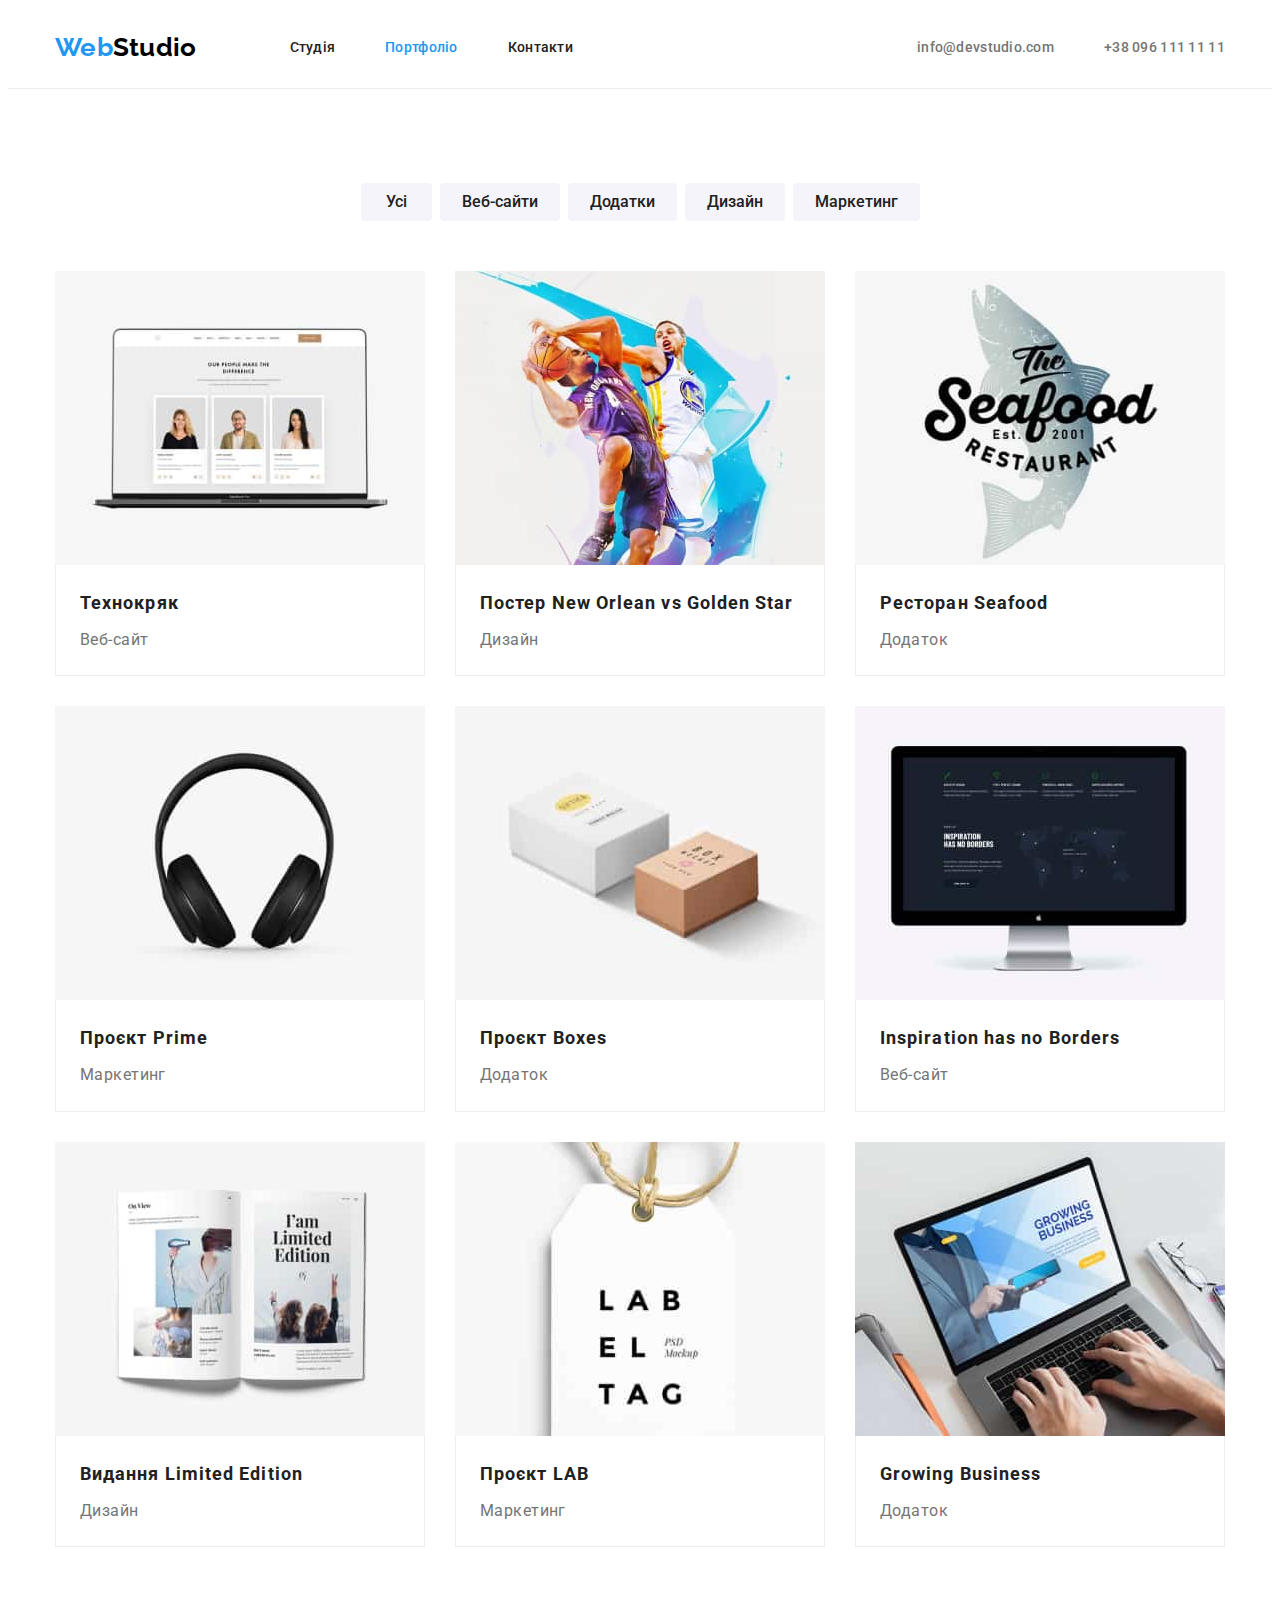
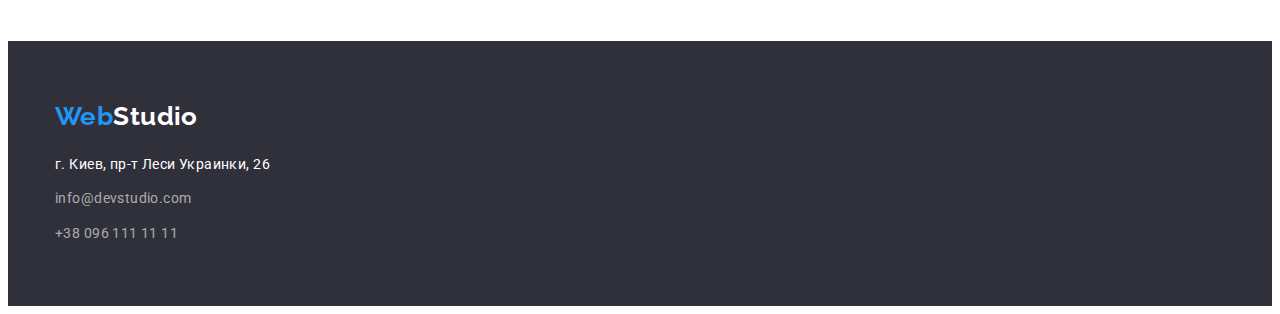
==== portfolio.html @ 2a1a1faa "Подготовка к работе" ====
<!DOCTYPE html>
<html lang="uk">

<head>
    <meta charset="UTF-8">
    <meta http-equiv="X-UA-Compatible" content="IE=edge">
    <meta name="viewport" content="width=device-width, initial-scale=1.0">
    <title>WebStudio</title>
    <link
        href="https://fonts.googleapis.com/css2?family=Raleway:wght@700&family=Roboto:wght@400;500;700;900&display=swap"
        rel="stylesheet">
    <link rel="stylesheet" href="https://cdnjs.cloudflare.com/ajax/libs/modern-normalize/1.1.0/modern-normalize.min.css"
        integrity="sha512-wpPYUAdjBVSE4KJnH1VR1HeZfpl1ub8YT/NKx4PuQ5NmX2tKuGu6U/JRp5y+Y8XG2tV+wKQpNHVUX03MfMFn9Q=="
        crossorigin="anonymous" referrerpolicy="no-referrer" />
    <link rel="stylesheet" href="./css/styles.css">
    <link rel="stylesheet" href="./css/portfolio.css">

</head>

<body>
    <header>
        <div class="header container">
            <a href="./index.html" class="logo">Web<span>Studio</span></a>
            <nav>
                <ul class="header-nav">
                    <li class="item"><a href="./index.html" class="header-nav_color link">Студія</a></li>
                    <li class="item"><a href="portfolio.html" class="link current">Портфоліо</a></li>
                    <li class="item"><a href="#" class="link">Контакти</a></li>
                </ul>
            </nav>
            <ul class="header-connect">
                <li class="item"><a href="mailto:info@devstudio.com" class="header-connect_color link">info@devstudio.com</a></li>
                <li class="item"><a href="tel:+380961111111" class="header-connect_color link">+38 096 111 11 11</a></li>
            </ul>
        </div>
    </header>

    <main>
        <section class="portfolio  section">
            <div class="container">
                <h1 class="title visually-hidden">Портфоліо</h1>
                <ul class="portfolio-filter">
                    <li class="item">
                        <button class="portfolio-filter__btn portfolio-filter_pudding" type="button">Усі</button>
                    </li>
                    <li class="item">
                        <button class="portfolio-filter__btn" type="button">Веб-сайти</button>
                    </li>
                    <li class="item">
                        <button class="portfolio-filter__btn" type="button">Додатки</button>
                    </li>
                    <li class="item">
                        <button class="portfolio-filter__btn" type="button">Дизайн</button>
                    </li>
                    <li class="item">
                        <button class="portfolio-filter__btn" type="button">Маркетинг</button>
                    </li>
                </ul>
                
                <ul class="portfolio-list">
                    <li class="item">
                        <a href="#" class="project">
                            <img src="./images/portfolio/sample1.jpg" alt="технокряк" width="370">
                            <div class="project_border">
                                <h2 class="project__title">Технокряк</h2>
                                <p>Веб-сайт</p>
                            </div>
                        </a>
                    </li>
                    <li class="item">
                        <a href="#" class="project">
                            <img src="./images/portfolio/sample2.jpg" alt="постер" width="370">
                            <div class="project_border">
                                <h2 class="project__title">Постер New Orlean vs Golden Star</h2>
                                <p>Дизайн</p>
                            </div>
                        </a>
                    </li>
                    <li class="item">
                        <a href="#" class="project">
                            <img src="./images/portfolio/sample3.jpg" alt="ресторан" width="370">
                            <div class="project_border">
                                <h2 class="project__title">Ресторан Seafood</h2>
                                <p>Додаток</p>
                            </div>
                        </a>
                    </li>
                    <li class="item">
                        <a href="#" class="project">
                            <img src="./images/portfolio/sample4.jpg" alt="проєкт Prime" width="370">
                            <div class="project_border">
                                <h2 class="project__title">Проєкт Prime</h2>
                                <p>Маркетинг</p>
                            </div>
                        </a>
                    </li>
                    <li class="item">
                        <a href="#" class="project">
                            <img src="./images/portfolio/sample5.jpg" alt="проєкт Boxes" width="370">
                            <div class="project_border">
                                <h2 class="project__title">Проєкт Boxes</h2>
                                <p>Додаток</p>
                            </div>
                        </a>
                    </li>
                    <li class="item">
                        <a href="#" class="project">
                            <img src="./images/portfolio/sample6.jpg" alt="разработка" width="370">
                            <div class="project_border">
                                <h2 class="project__title">Inspiration has no Borders</h2>
                                <p>Веб-сайт</p>
                            </div>
                        </a>
                    </li>
                    <li class="item">
                        <a href="#" class="project">
                            <img src="./images/portfolio/sample7.jpg" alt="видання" width="370">
                            <div class="project_border">
                                <h2 class="project__title">Видання Limited Edition</h2>
                                <p>Дизайн</p>
                            </div>
                        </a>
                    </li>
                    <li class="item">
                        <a href="#" class="project">
                            <img src="./images/portfolio/sample8.jpg" alt="проєкт LAB" width="370">
                            <div class="project_border">
                                <h2 class="project__title">Проєкт LAB</h2>
                                <p>Маркетинг</p>
                            </div>
                        </a>
                    </li>
                    <li class="item">
                        <a href="#" class="project">
                            <img src="./images/portfolio/sample9.jpg" alt="бизнес" width="370">
                            <div class="project_border">
                                <h2 class="project__title">Growing Business</h2>
                                <p>Додаток</p>
                            </div>
                        </a>
                    </li>
                </ul>
            </div>
        </section>
    </main>

    <!-- footer -->
    <footer class="footer">
        <div class="container">
            <a href="./index.html" class="logo">Web<span>Studio</span></a>
            <address>
                <ul class="footer-list">
                    <li class="item">
                        <a href="https://goo.gl/maps/CPtrU1FHBa2aNyZL9" class="footer-list_map link" target="_blank"
                            rel="noopener noreferrer nofollow">г. Киев, пр-т Леси Украинки, 26</a>
                    </li>
                    <li class="item"><a href="mailto:info@devstudio.com" class="footer-list_color link">info@devstudio.com</a>
                    </li>
                    <li class="item"><a href="tel:+380961111111" class="footer-list_color link">+38 096 111 11 11</a></li>
                </ul>
            </address>
        </div>
    </footer>
</body>

</html>
---- css/styles.css ----
/* БАЗОВЫЕ СТИЛИ + header + footer */

:root {
    --title: #212121;
    --text: #757575;
    --a-hover-focus--btn: #2196F3;
    --btn-hover-focus: #188CE8;
    --text-backgr-white: #FFFFFF;
    --text-gray: rgba(255, 255, 255, 0.6);
    --backgr-black: #2F303A;
    --backgr-prior-service: #F5F5F5;
    --backgr-team: #F5F4FA;
    --black: #000000;
}

                /* ОБЩИЕ СТИЛИ */
/* сброс дефолтных отступов и padding */
h1, h2, h3,
ul,
p {
    padding-left: 0;
    margin-top: 0;
    margin-bottom: 0;
}

/* body */
body {
    color: var(--text);
    background-color: var(--text-backgr-white);
    font-family: Roboto, sans-serif;
    font-size: 14px;
    line-height: 1.8;
    letter-spacing: 0.03em;
}

/* глобальный border-box */
html {
    box-sizing: border-box;
}

*,
*::before,
*::after {
    box-sizing: inherit;
}

/* класс для сокрытия элемента (блока) */
.visually-hidden {
    position: absolute;
    white-space: nowrap;
    width: 1px;
    height: 1px;
    overflow: hidden;
    border: 0;
    padding: 0;
    clip: rect(0 0 0 0);
    clip-path: inset(50%);
    margin: -1px;
}

/* conteiner c падингами - для секций */
.container {
    width: 1200px;
    padding-left: 15px;
    padding-right: 15px;
    margin: 0 auto;
}

.section {
    padding-top: 94px;
    padding-bottom: 94px;
}

/* заголовки<h..> (.title), списки<li>(.item), link - ссылка<a>, img - уберем нижние просветы */
img {
    display: block;
}

.title {
    color: var(--title);
}

.item {
    list-style: none;
}

.link {
    color: var(--title);
    text-decoration: none;
}

.link:hover,
.link:focus {
    color: var(--a-hover-focus--btn);
}
            /* ИНДИВИДУАЛЬНЫЕ СТИЛИ ЭЛЕМЕНТОВ */

/* header */
header {
    padding-top: 24px;
    padding-bottom: 25px;
    border-bottom: 1px solid #ECECEC;
}

.header {
    display: flex;
    align-items: center;
    font-weight: 500;
    font-size: 14px;
    line-height: 1.1;
    letter-spacing: 0.02em;
}

.logo {
    color: var(--a-hover-focus--btn);
    font-family: Raleway;
    font-size: 26px;
    font-weight: 700;
    line-height: 1.2;
    text-decoration: none;
}

.logo span{
    color: var(--black);
}

.header .logo {
    margin-right: 93px;
}

.header-nav {
    display: flex;
    margin-right: 344px;
}

.header-nav .item + .item,
.header-connect .item + .item {
    margin-left: 50px;
}

.header-connect {
    display: flex;
}

.link.current {
    color: var(--a-hover-focus--btn);
}

.header-connect_color {
    color: var(--text);
}

/* footer */
.footer {
    background-color: var(--backgr-black);
    padding-top: 60px;
    padding-bottom: 60px;
}

.footer .logo {
    display: inline-block;
    margin-bottom: 20px;
}

.footer span,
.footer-list_map {
    color: var(--text-backgr-white);
}

.footer-list_color {
    color: var(--text-gray);
}

.footer .item + .item {
    margin-top: 9px;
}

.footer-list {
    font-style: normal;
}
---- css/portfolio.css ----
/* Стили для <main> PORTFOLIO */

.portfolio-filter {
    display: flex;
    justify-content: center;
    margin-bottom: 50px;
}

.portfolio-filter .item + .item {
    margin-left: 8px;
}

.portfolio-filter__btn {
    background-color: var(--backgr-team);
    color: var(--title);
    font-family: inherit;
    font-weight: 500;
    font-size: 16px;
    line-height: 1.6;
    text-align: center;
    border-radius: 4px;
    border: 0 solid transparent;
    padding: 6px 22px;
    cursor: pointer;
}

.portfolio-filter_pudding {
    padding: 6px 25px;
}

.portfolio-filter__btn:hover,
.portfolio-filter__btn:focus {
    background-color: var(--a-hover-focus--btn);
    color: var(--text-backgr-white);
    box-shadow: 0px 3px 1px rgba(0, 0, 0, 0.1), 0px 1px 2px rgba(0, 0, 0, 0.08), 0px 2px 2px rgba(0, 0, 0, 0.12);
}

/* сетка */
.portfolio-list {
    display: flex;
    flex-wrap: wrap;
    gap: 30px;                              /* вариант 1 - gap*/
}
                                            /* вариант 2 - отрицат маржин*/
/* .portfolio-list {
    margin: -15px;
}
.portfolio-list .item {             
    margin: 15px;
} */
                                            /* вариант 3 - :nth-child*/
/* .portfolio-list .item:nth-child(3n+2) {
    margin-left: 30px;
    margin-right: 30px;
}
.portfolio-list .item:nth-child(-n+6) {
   margin-bottom : 30px;
} */

.project {
    display: block;
    color: var(--text);
    font-size: 16px;
    line-height: 1.9;
    text-decoration: none;
}

.project_border {
    padding: 20px 24px;
    padding-bottom: 20px;
    border: 1px solid #eeeeee;
    border-top: 0;
}

.project__title {
    color: var(--title);
    font-weight: 700;
    font-size: 18px;
    line-height: 2;
    letter-spacing: 0.06em;
    margin-bottom: 4px;
}
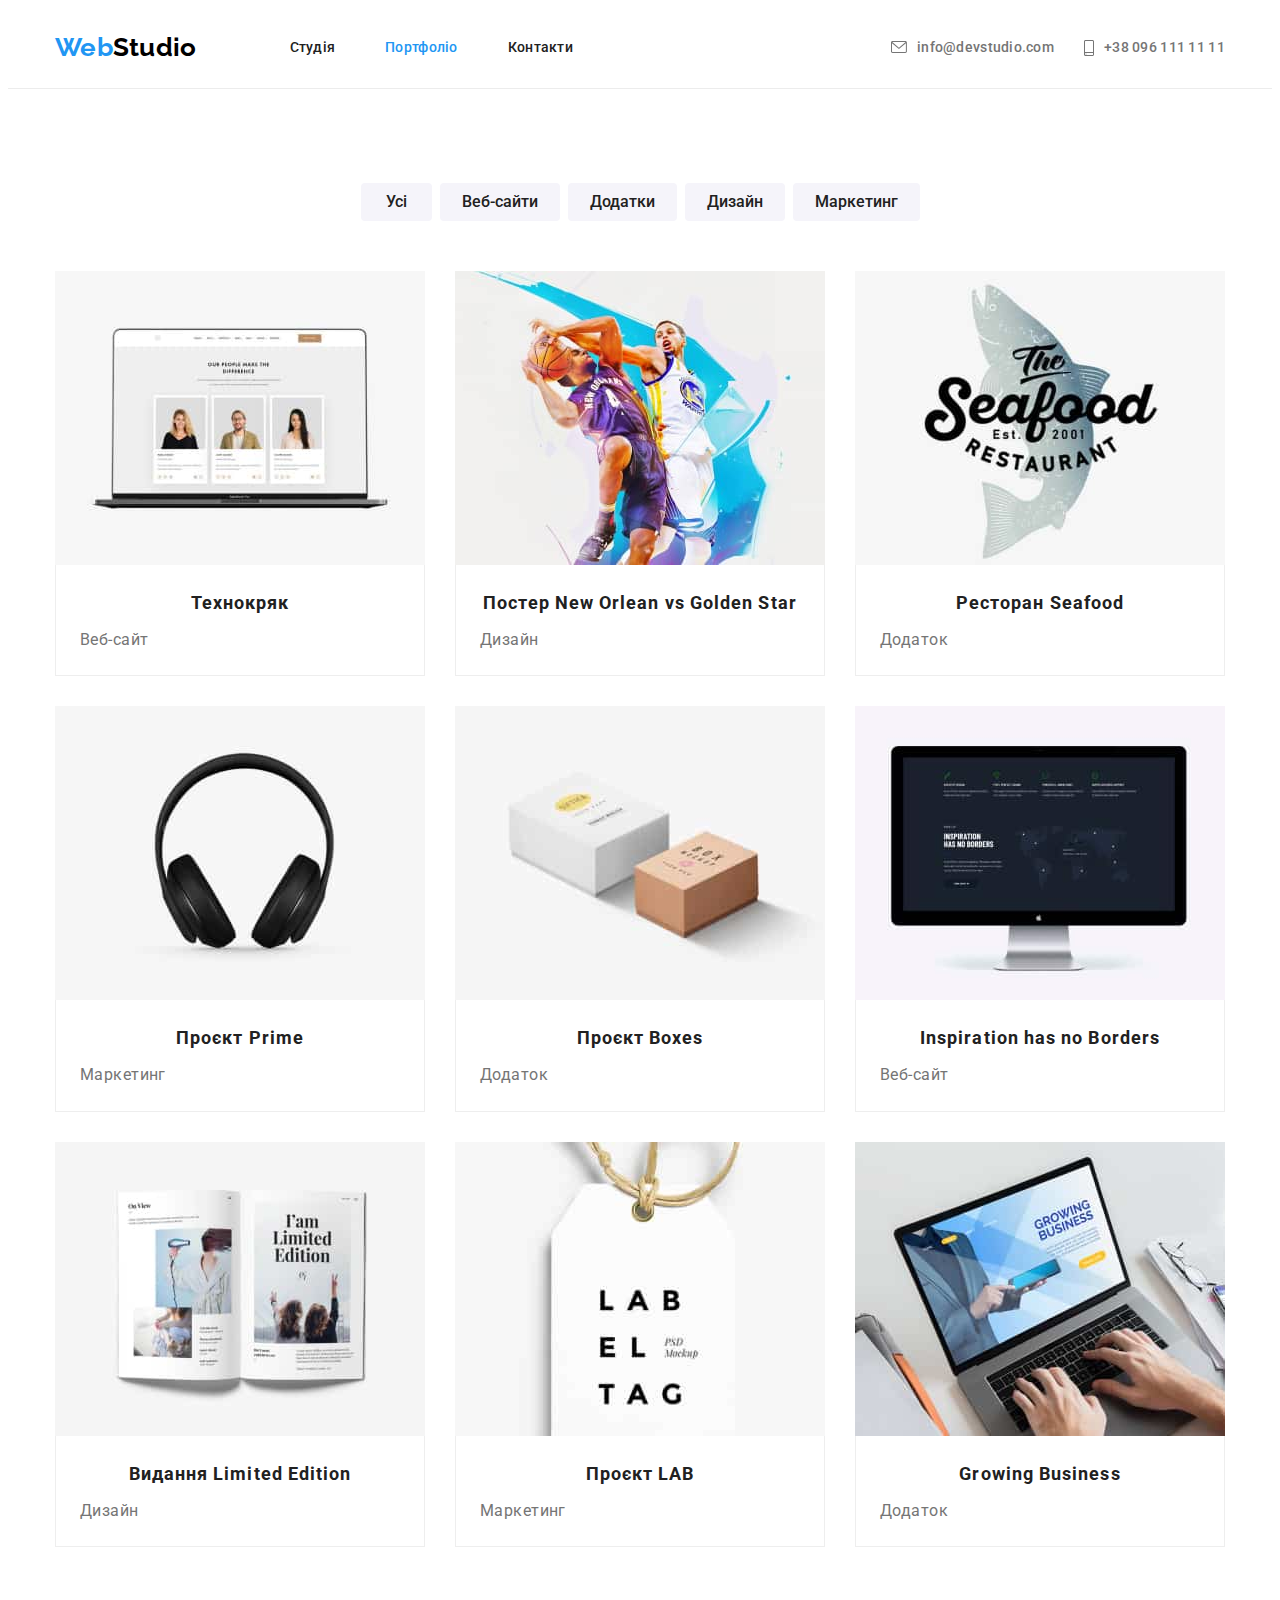
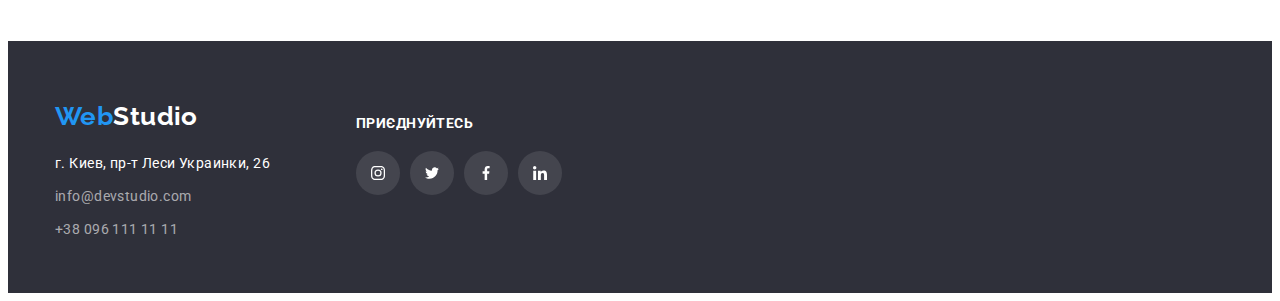
==== commit 91cbbcb4: "добавил иконки и тени" ====
--- a/portfolio.html
+++ b/portfolio.html
@@ -29,8 +29,22 @@
                 </ul>
             </nav>
             <ul class="header-connect">
-                <li class="item"><a href="mailto:info@devstudio.com" class="header-connect_color link">info@devstudio.com</a></li>
-                <li class="item"><a href="tel:+380961111111" class="header-connect_color link">+38 096 111 11 11</a></li>
+                <li class="item">
+                    <a href="mailto:info@devstudio.com" class="header-connect_color link">
+                        <svg class="icon icon-envelope">
+                            <use href="./images/sprite-icon.svg#envelope"></use>
+                        </svg>
+                        info@devstudio.com
+                    </a>
+                </li>
+                <li class="item">
+                    <a href="tel:+380961111111" class="header-connect_color link">
+                        <svg class="icon icon-smartphone">
+                            <use href="./images/sprite-icon.svg#smartphone"></use>
+                        </svg>
+                        +38 096 111 11 11
+                    </a>
+                </li>
             </ul>
         </div>
     </header>
@@ -38,7 +52,7 @@
     <main>
         <section class="portfolio  section">
             <div class="container">
-                <h1 class="title visually-hidden">Портфоліо</h1>
+                <h1 class="visually-hidden">Портфоліо</h1>
                 <ul class="portfolio-filter">
                     <li class="item">
                         <button class="portfolio-filter__btn portfolio-filter_pudding" type="button">Усі</button>
@@ -147,18 +161,47 @@
     <!-- footer -->
     <footer class="footer">
         <div class="container">
-            <a href="./index.html" class="logo">Web<span>Studio</span></a>
-            <address>
-                <ul class="footer-list">
-                    <li class="item">
-                        <a href="https://goo.gl/maps/CPtrU1FHBa2aNyZL9" class="footer-list_map link" target="_blank"
-                            rel="noopener noreferrer nofollow">г. Киев, пр-т Леси Украинки, 26</a>
-                    </li>
-                    <li class="item"><a href="mailto:info@devstudio.com" class="footer-list_color link">info@devstudio.com</a>
-                    </li>
-                    <li class="item"><a href="tel:+380961111111" class="footer-list_color link">+38 096 111 11 11</a></li>
-                </ul>
-            </address>
+            <h2 class="visually-hidden">Footer</h2>
+            <div class="footer-connect">
+                <a href="./index.html" class="logo">Web<span>Studio</span></a>
+                <address>
+                    <ul class="footer-list">
+                        <li class="item">
+                            <a href="https://goo.gl/maps/CPtrU1FHBa2aNyZL9" class="footer-list_map link" target="_blank"
+                                rel="noopener noreferrer nofollow">г. Киев, пр-т Леси Украинки, 26</a>
+                        </li>
+                        <li class="item"><a href="mailto:info@devstudio.com"
+                                class="footer-list_color link">info@devstudio.com</a></li>
+                        <li class="item"><a href="tel:+380961111111" class="footer-list_color link">+38 096 111 11 11</a>
+                        </li>
+                    </ul>
+                </address>
+            </div>
+            <div class="footer-join">
+                <h3 class="footer-join__title">приєднуйтесь</h3>
+                <ul class="networks">
+                    <li class="networks__icon footer-join_hover">
+                        <svg class="icon ">
+                            <use href="./images/sprite-icon.svg#instagram"></use>
+                        </svg>
+                    </li>
+                    <li class="networks__icon footer-join_hover">
+                        <svg class="icon">
+                            <use href="./images/sprite-icon.svg#twitter"></use>
+                        </svg>
+                    </li>
+                    <li class="networks__icon footer-join_hover">
+                        <svg class="icon">
+                            <use href="./images/sprite-icon.svg#facebook"></use>
+                        </svg>
+                    </li>
+                    <li class="networks__icon footer-join_hover">
+                        <svg class="icon">
+                            <use href="./images/sprite-icon.svg#linkedin"></use>
+                        </svg>
+                    </li>
+                </ul>
+            </div>
         </div>
     </footer>
 </body>
--- a/css/styles.css
+++ b/css/styles.css
@@ -1,99 +1,125 @@
-        /* БАЗОВЫЕ СТИЛИ + header + footer */
-
-:root {
-    --title: #212121;
-    --text: #757575;
-    --a-hover-focus--btn: #2196F3;
-    --btn-hover-focus: #188CE8;
-    --text-backgr-white: #FFFFFF;
-    --text-gray: rgba(255, 255, 255, 0.6);
-    --backgr-black: #2F303A;
-    --backgr-prior-service: #F5F5F5;
-    --backgr-team: #F5F4FA;
-    --black: #000000;
-}
-
-                /* ОБЩИЕ СТИЛИ */
-/* сброс дефолтных отступов и padding */
-h1, h2, h3,
-ul,
-p {
-    padding-left: 0;
-    margin-top: 0;
-    margin-bottom: 0;
-}
-
-/* body */
-body {
-    color: var(--text);
-    background-color: var(--text-backgr-white);
-    font-family: Roboto, sans-serif;
-    font-size: 14px;
-    line-height: 1.8;
-    letter-spacing: 0.03em;
-}
-
-/* глобальный border-box */
-html {
-    box-sizing: border-box;
-}
-
-*,
-*::before,
-*::after {
-    box-sizing: inherit;
-}
-
-/* класс для сокрытия элемента (блока) */
-.visually-hidden {
-    position: absolute;
-    white-space: nowrap;
-    width: 1px;
-    height: 1px;
-    overflow: hidden;
-    border: 0;
-    padding: 0;
-    clip: rect(0 0 0 0);
-    clip-path: inset(50%);
-    margin: -1px;
-}
-
-/* conteiner c падингами - для секций */
-.container {
-    width: 1200px;
-    padding-left: 15px;
-    padding-right: 15px;
-    margin: 0 auto;
-}
-
-.section {
-    padding-top: 94px;
-    padding-bottom: 94px;
-}
-
-/* заголовки<h..> (.title), списки<li>(.item), link - ссылка<a>, img - уберем нижние просветы */
-img {
-    display: block;
-}
-
-.title {
-    color: var(--title);
-}
-
-.item {
-    list-style: none;
-}
-
-.link {
-    color: var(--title);
-    text-decoration: none;
-}
-
-.link:hover,
-.link:focus {
-    color: var(--a-hover-focus--btn);
-}
-            /* ИНДИВИДУАЛЬНЫЕ СТИЛИ ЭЛЕМЕНТОВ */
+/* БАЗОВЫЕ СТИЛИ + HEADER + FOOTER */
+
+            /* ОБЩИЕ НАСТРОЙКИ */
+                /* цвет */
+        :root {
+            --title: #212121;
+            --text: #757575;
+            --a-hover-focus--btn: #2196F3;
+            --btn-hover-focus: #188CE8;
+            --text-backgr-white: #FFFFFF;
+            --text-gray: rgba(255, 255, 255, 0.6);
+            --backgr-black: #2F303A;
+            --backgr-prior-service: #F5F5F5;
+            --backgr-team: #F5F4FA;
+            --icon:#AFB1B8;
+            --icon-backgr: rgba(255, 255, 255, 0.1);
+            --black: #000000;
+            --border: #EEEEEE;
+        }
+        
+                /* глобальный border-box */
+        html {
+            box-sizing: border-box;
+        }
+        
+        *,
+        *::before,
+        *::after {
+            box-sizing: inherit;
+        }
+        
+                /* сброс дефолтных отступов и padding */
+        h1, h2, h3,
+        ul,
+        p {
+            padding-left: 0;
+            margin-top: 0;
+            margin-bottom: 0;
+        }
+
+                /* заголовки */
+        h2 {
+            color: var(--title);
+            font-weight: 700;
+            font-size: 36px;
+            line-height: 1.2;
+            text-align: center;
+        }
+
+        h3 {
+            color: var(--title);
+            font-weight: 700;
+            font-size: 14px;
+            line-height: 1.1;
+        }
+
+                /* класс для сокрытия элемента (блока) */
+        .visually-hidden {
+            position: absolute;
+            white-space: nowrap;
+            width: 1px;
+            height: 1px;
+            overflow: hidden;
+            border: 0;
+            padding: 0;
+            clip: rect(0 0 0 0);
+            clip-path: inset(50%);
+            margin: -1px;
+        }
+
+                /* дефолтные свойства svg-иконок */
+        .icon {
+            display: inline-block;
+            width: 1em;
+            height: 1em;
+            stroke-width: 0;
+            stroke: currentColor;
+            fill: currentColor;
+        }
+
+                /* текст в body */
+        body {
+            color: var(--text);
+            background-color: var(--text-backgr-white);
+            font-family: Roboto, sans-serif;
+            font-size: 14px;
+            line-height: 1.8;
+            letter-spacing: 0.03em;
+        }
+
+                /* стилизация: списки<li>(.item), ссылки<a>(.link), img - уберем нижние просветы */
+        img {
+            display: block;
+        }
+
+        .item {
+            list-style: none;
+        }
+
+        .link {
+            color: var(--title);
+            text-decoration: none;
+        }
+
+        .link:hover,
+        .link:focus {
+            color: var(--a-hover-focus--btn);
+        }
+
+                /* блочная разметка CONTAINER и SECTION */
+        .container {
+            width: 1200px;
+            padding-left: 15px;
+            padding-right: 15px;
+            margin: 0 auto;
+        }
+
+        .section {
+            padding-top: 94px;
+            padding-bottom: 94px;
+        }
+
 
 /* header */
 header {
@@ -130,11 +156,10 @@
 
 .header-nav {
     display: flex;
-    margin-right: 344px;
-}
-
-.header-nav .item + .item,
-.header-connect .item + .item {
+    margin-right: 318px;
+}
+
+.header-nav .item + .item {
     margin-left: 50px;
 }
 
@@ -146,17 +171,42 @@
     color: var(--a-hover-focus--btn);
 }
 
+.header-connect .item+.item {
+    margin-left: 30px;
+}
+
 .header-connect_color {
+    display: flex;
+    align-items: center;
     color: var(--text);
+}
+
+.header-connect_color .icon {
+    margin-right: 10px;
+}
+
+.icon-envelope {
+    width: 16px;
+    height: 12px;
+}
+
+.icon-smartphone {
+    width: 10px;
+    height: 16px;
 }
 
 /* footer */
 .footer {
+    height: 252px;
     background-color: var(--backgr-black);
     padding-top: 60px;
     padding-bottom: 60px;
 }
 
+.footer .container {
+    display: flex;
+}
+
 .footer .logo {
     display: inline-block;
     margin-bottom: 20px;
@@ -167,6 +217,10 @@
     color: var(--text-backgr-white);
 }
 
+.footer-list {
+    line-height: 1.7;
+}
+
 .footer-list_color {
     color: var(--text-gray);
 }
@@ -177,4 +231,47 @@
 
 .footer-list {
     font-style: normal;
-}+}
+
+.footer-connect {
+    width: 231px;
+    margin-right: 70px;
+    
+}
+
+.footer-join {
+    padding-top: 15px;
+}
+
+.footer-join__title {
+    color: var(--text-backgr-white);
+    text-transform: uppercase;
+    margin-bottom: 20px;
+}
+
+.networks {
+    display: flex;
+    align-items: center;
+    gap: 10px;
+}
+
+.networks__icon {
+    display: flex;
+    width: 44px;
+    height: 44px;
+    align-items: center;
+    justify-content: center;
+    list-style: none;
+    border-radius: 50% 50%;
+    border: 0 solid transparent;
+    cursor: pointer;
+}
+
+.footer-join_hover {
+    color: var(--text-backgr-white);
+    background-color: var(--icon-backgr);
+}
+
+.footer-join_hover:hover {
+    background-color: var(--a-hover-focus--btn);
+}
--- a/css/portfolio.css
+++ b/css/portfolio.css
@@ -36,26 +36,27 @@
 }
 
 /* сетка */
+                /* вариант 1 - gap*/
 .portfolio-list {
     display: flex;
     flex-wrap: wrap;
-    gap: 30px;                              /* вариант 1 - gap*/
+    gap: 30px;                              
 }
-                                            /* вариант 2 - отрицат маржин*/
-/* .portfolio-list {
-    margin: -15px;
-}
-.portfolio-list .item {             
-    margin: 15px;
-} */
-                                            /* вариант 3 - :nth-child*/
-/* .portfolio-list .item:nth-child(3n+2) {
-    margin-left: 30px;
-    margin-right: 30px;
-}
-.portfolio-list .item:nth-child(-n+6) {
-   margin-bottom : 30px;
-} */
+                /* вариант 2 - отрицат маржин*/
+                        /* .portfolio-list {
+                            margin: -15px;
+                        }
+                        .portfolio-list .item {             
+                            margin: 15px;
+                        } */
+                /* вариант 3 - :nth-child*/
+                        /* .portfolio-list .item:nth-child(3n+2) {
+                            margin-left: 30px;
+                            margin-right: 30px;
+                        }
+                        .portfolio-list .item:nth-child(-n+6) {
+                           margin-bottom : 30px;
+                        } */
 
 .project {
     display: block;
@@ -68,7 +69,7 @@
 .project_border {
     padding: 20px 24px;
     padding-bottom: 20px;
-    border: 1px solid #eeeeee;
+    border: 1px solid var(--border);
     border-top: 0;
 }
 
@@ -81,4 +82,6 @@
     margin-bottom: 4px;
 }
 
-
+.project:hover .project_border{
+    box-shadow: 0px 1px 1px rgba(0, 0, 0, 0.12), 0px 4px 4px rgba(0, 0, 0, 0.06), 1px 4px 6px rgba(0, 0, 0, 0.16);
+}
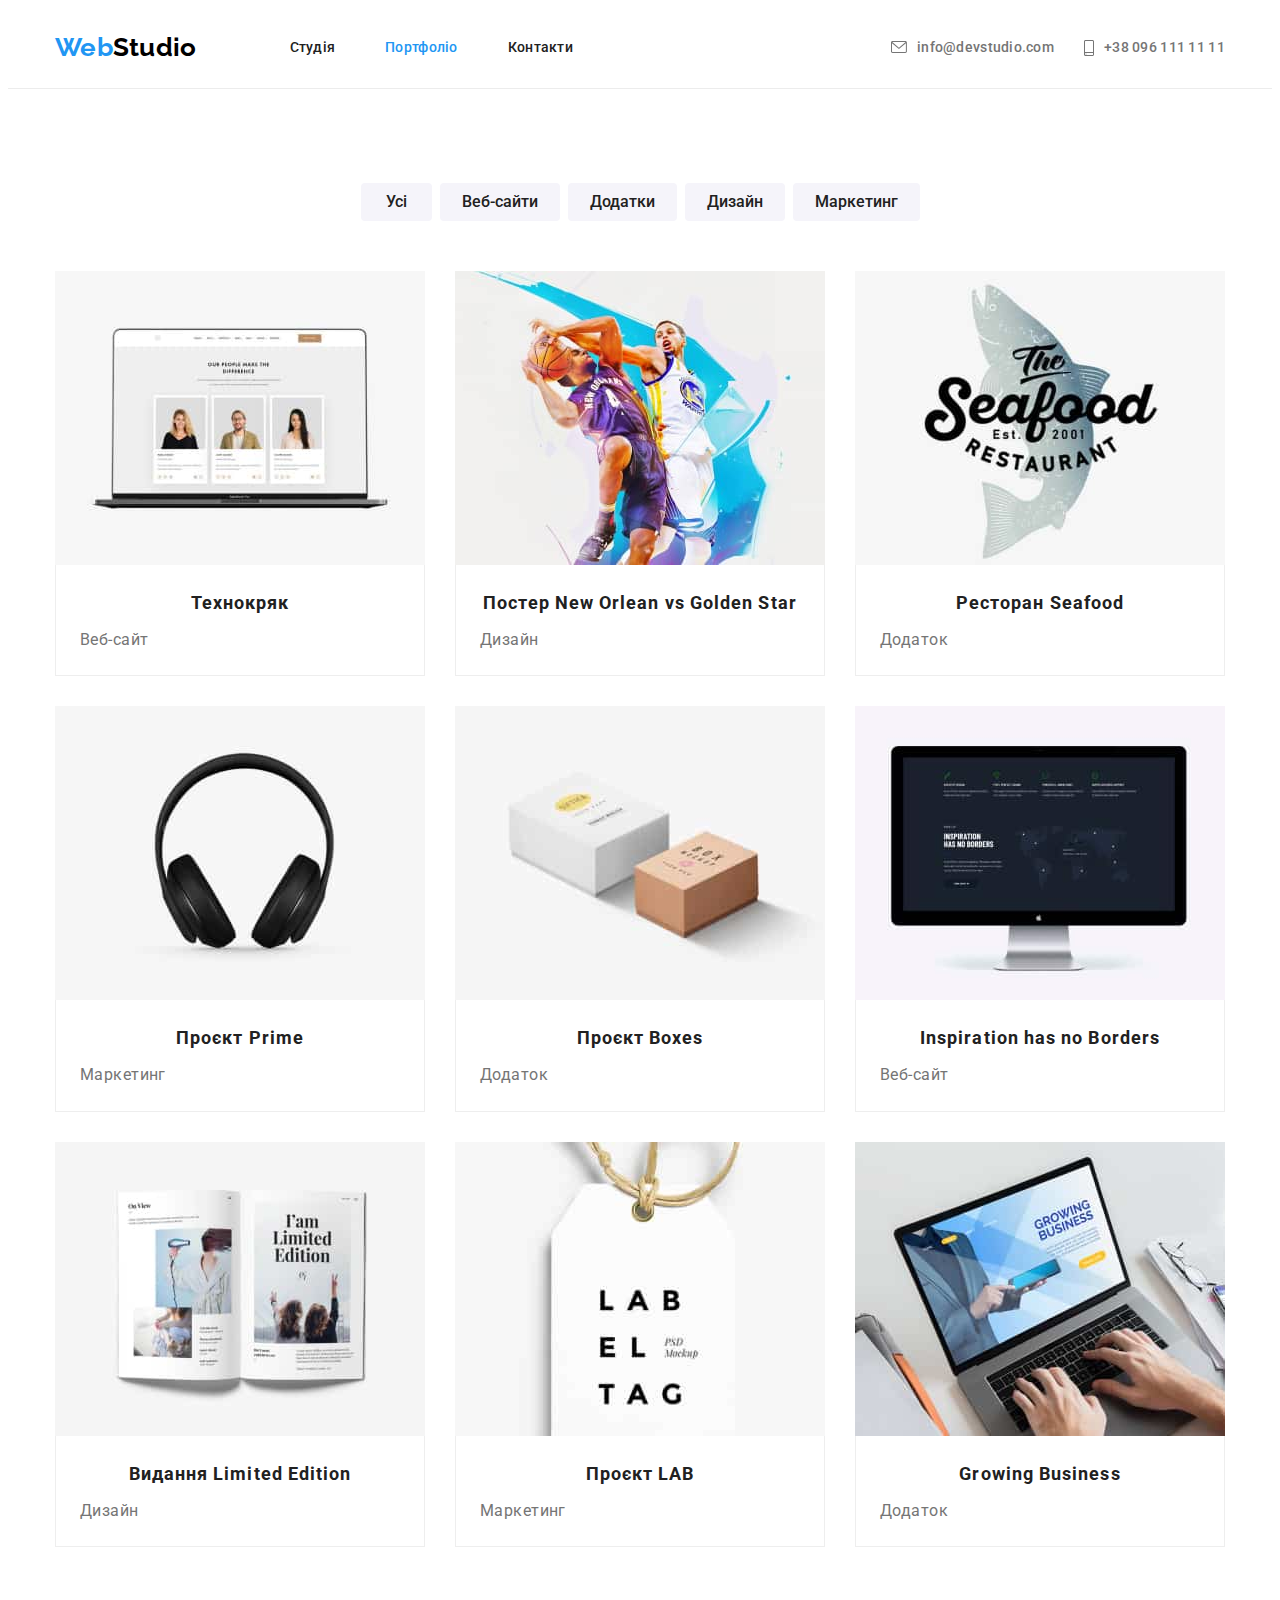
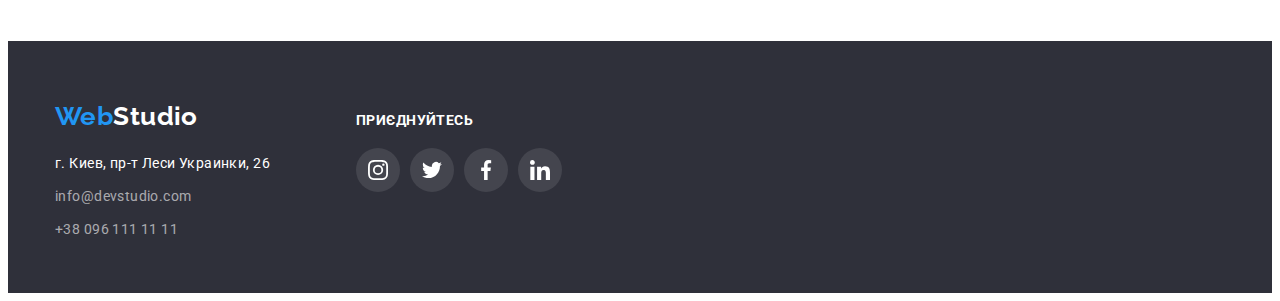
==== commit 483cf395: "сделал фокус на иконках" ====
--- a/portfolio.html
+++ b/portfolio.html
@@ -180,25 +180,33 @@
             <div class="footer-join">
                 <h3 class="footer-join__title">приєднуйтесь</h3>
                 <ul class="networks">
-                    <li class="networks__icon footer-join_hover">
-                        <svg class="icon ">
-                            <use href="./images/sprite-icon.svg#instagram"></use>
-                        </svg>
-                    </li>
-                    <li class="networks__icon footer-join_hover">
-                        <svg class="icon">
-                            <use href="./images/sprite-icon.svg#twitter"></use>
-                        </svg>
-                    </li>
-                    <li class="networks__icon footer-join_hover">
-                        <svg class="icon">
-                            <use href="./images/sprite-icon.svg#facebook"></use>
-                        </svg>
-                    </li>
-                    <li class="networks__icon footer-join_hover">
-                        <svg class="icon">
-                            <use href="./images/sprite-icon.svg#linkedin"></use>
-                        </svg>
+                    <li class="item">
+                        <a href="#" class="link networks__icon footer-join_hover">
+                            <svg class="icon">
+                                <use href="./images/sprite-icon.svg#instagram"></use>
+                            </svg>
+                        </a>
+                    </li>
+                    <li class="item">
+                        <a href="#" class="link link networks__icon footer-join_hover">
+                            <svg class="icon">
+                                <use href="./images/sprite-icon.svg#twitter"></use>
+                            </svg>
+                        </a>
+                    </li>
+                    <li class="item">
+                        <a href="#" class="link link networks__icon footer-join_hover">
+                            <svg class="icon">
+                                <use href="./images/sprite-icon.svg#facebook"></use>
+                            </svg>
+                        </a>
+                    </li>
+                    <li class="item">
+                        <a href="#" class="link link networks__icon footer-join_hover">
+                            <svg class="icon">
+                                <use href="./images/sprite-icon.svg#linkedin"></use>
+                            </svg>
+                        </a>
                     </li>
                 </ul>
             </div>
--- a/css/styles.css
+++ b/css/styles.css
@@ -205,6 +205,7 @@
 
 .footer .container {
     display: flex;
+    align-items: baseline;
 }
 
 .footer .logo {
@@ -225,7 +226,7 @@
     color: var(--text-gray);
 }
 
-.footer .item + .item {
+.footer-list .item + .item {
     margin-top: 9px;
 }
 
@@ -239,9 +240,9 @@
     
 }
 
-.footer-join {
+/* .footer-join {
     padding-top: 15px;
-}
+} */
 
 .footer-join__title {
     color: var(--text-backgr-white);
@@ -261,10 +262,14 @@
     height: 44px;
     align-items: center;
     justify-content: center;
-    list-style: none;
+    line-height: 0;
     border-radius: 50% 50%;
     border: 0 solid transparent;
-    cursor: pointer;
+}
+
+.networks__icon .icon {
+    width: 20px;
+    height: 20px;
 }
 
 .footer-join_hover {
@@ -272,6 +277,8 @@
     background-color: var(--icon-backgr);
 }
 
-.footer-join_hover:hover {
+.footer-join_hover:hover,
+.footer-join_hover:focus {
+    color: var(--text-backgr-white);
     background-color: var(--a-hover-focus--btn);
 }
--- a/css/portfolio.css
+++ b/css/portfolio.css
@@ -82,6 +82,7 @@
     margin-bottom: 4px;
 }
 
-.project:hover .project_border{
+.project:hover,
+.project:focus {
     box-shadow: 0px 1px 1px rgba(0, 0, 0, 0.12), 0px 4px 4px rgba(0, 0, 0, 0.06), 1px 4px 6px rgba(0, 0, 0, 0.16);
 }
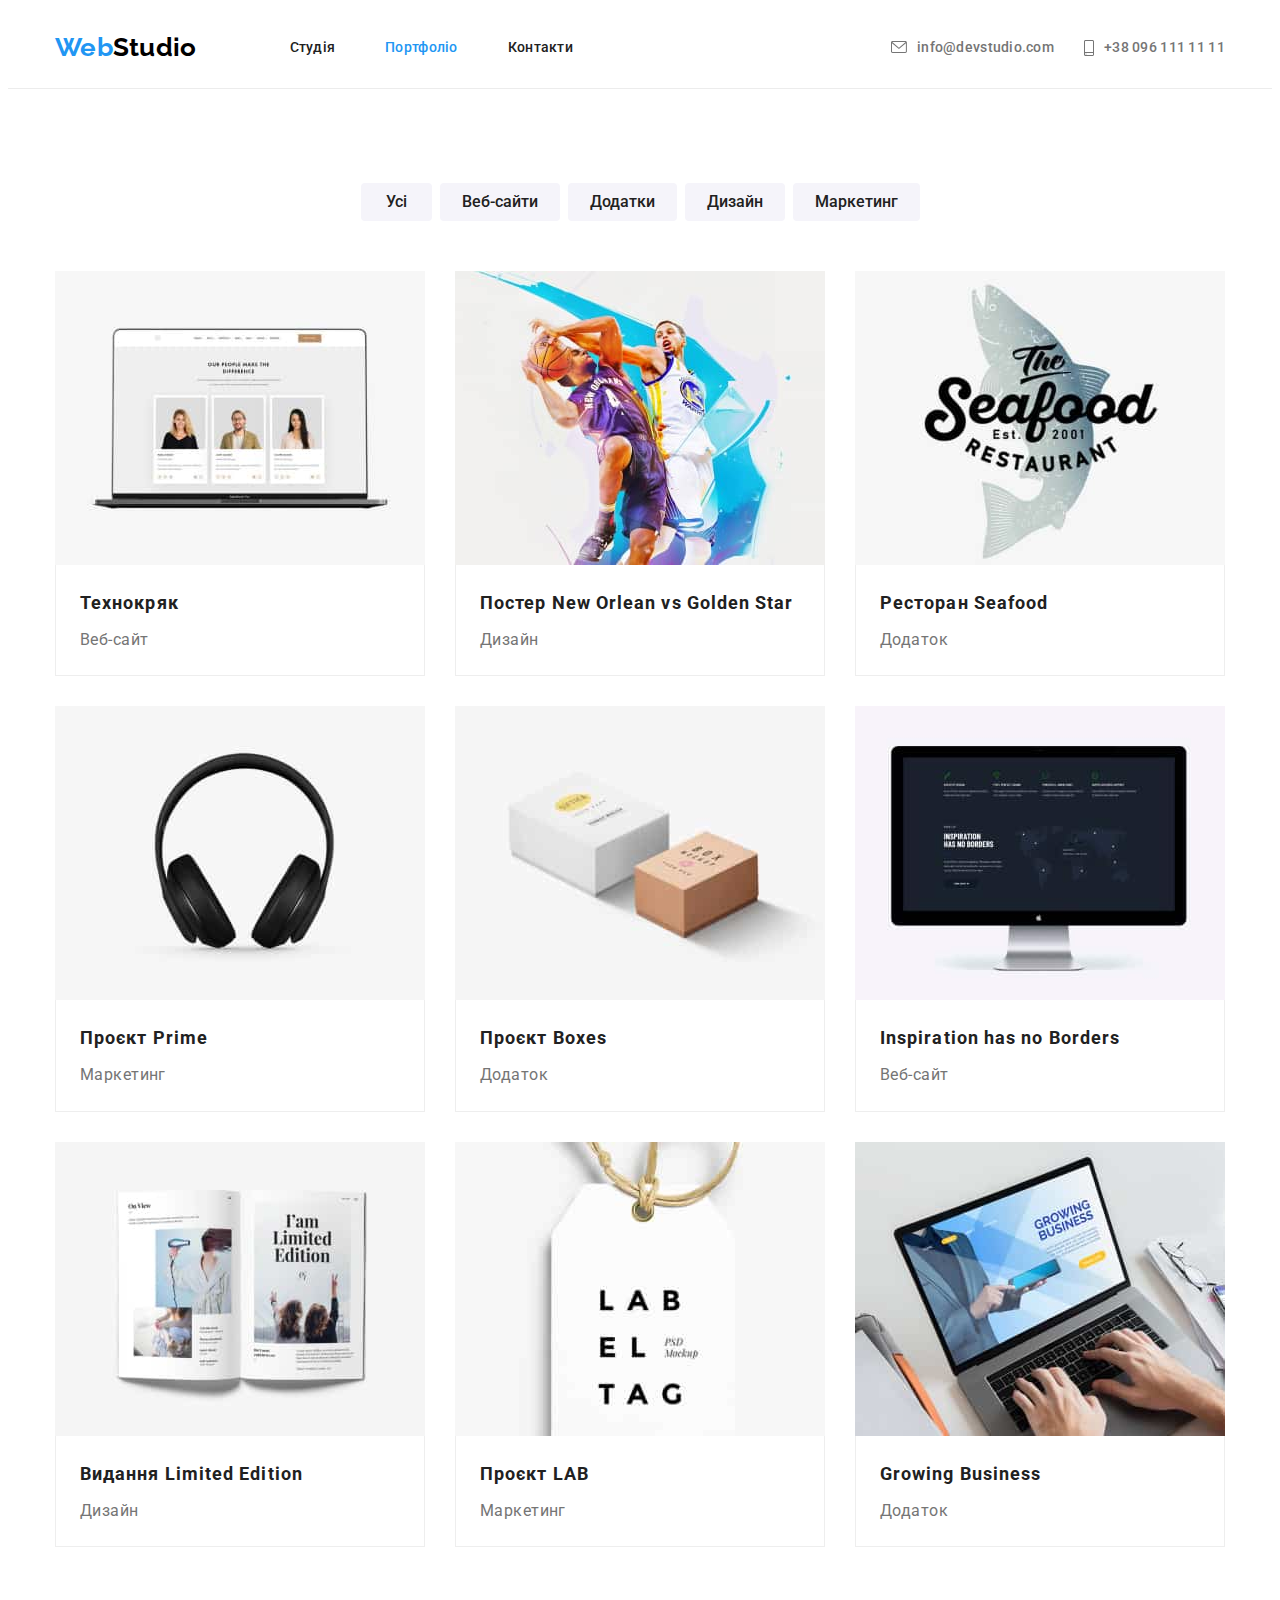
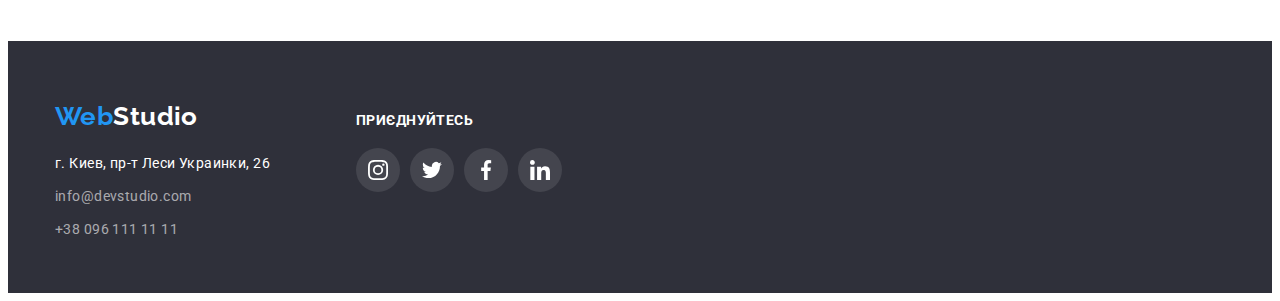
==== commit f4a49a5d: "устранил замечания" ====
--- a/portfolio.html
+++ b/portfolio.html
@@ -178,7 +178,7 @@
                 </address>
             </div>
             <div class="footer-join">
-                <h3 class="footer-join__title">приєднуйтесь</h3>
+                <p class="footer-join__title">приєднуйтесь</p>
                 <ul class="networks">
                     <li class="item">
                         <a href="#" class="link networks__icon footer-join_hover">
--- a/css/styles.css
+++ b/css/styles.css
@@ -244,8 +244,13 @@
     padding-top: 15px;
 } */
 
+
+
 .footer-join__title {
     color: var(--text-backgr-white);
+    font-weight: 700;
+    font-size: 14px;
+    line-height: 1.1;
     text-transform: uppercase;
     margin-bottom: 20px;
 }
--- a/css/portfolio.css
+++ b/css/portfolio.css
@@ -79,6 +79,7 @@
     font-size: 18px;
     line-height: 2;
     letter-spacing: 0.06em;
+    text-align: left;
     margin-bottom: 4px;
 }
 
